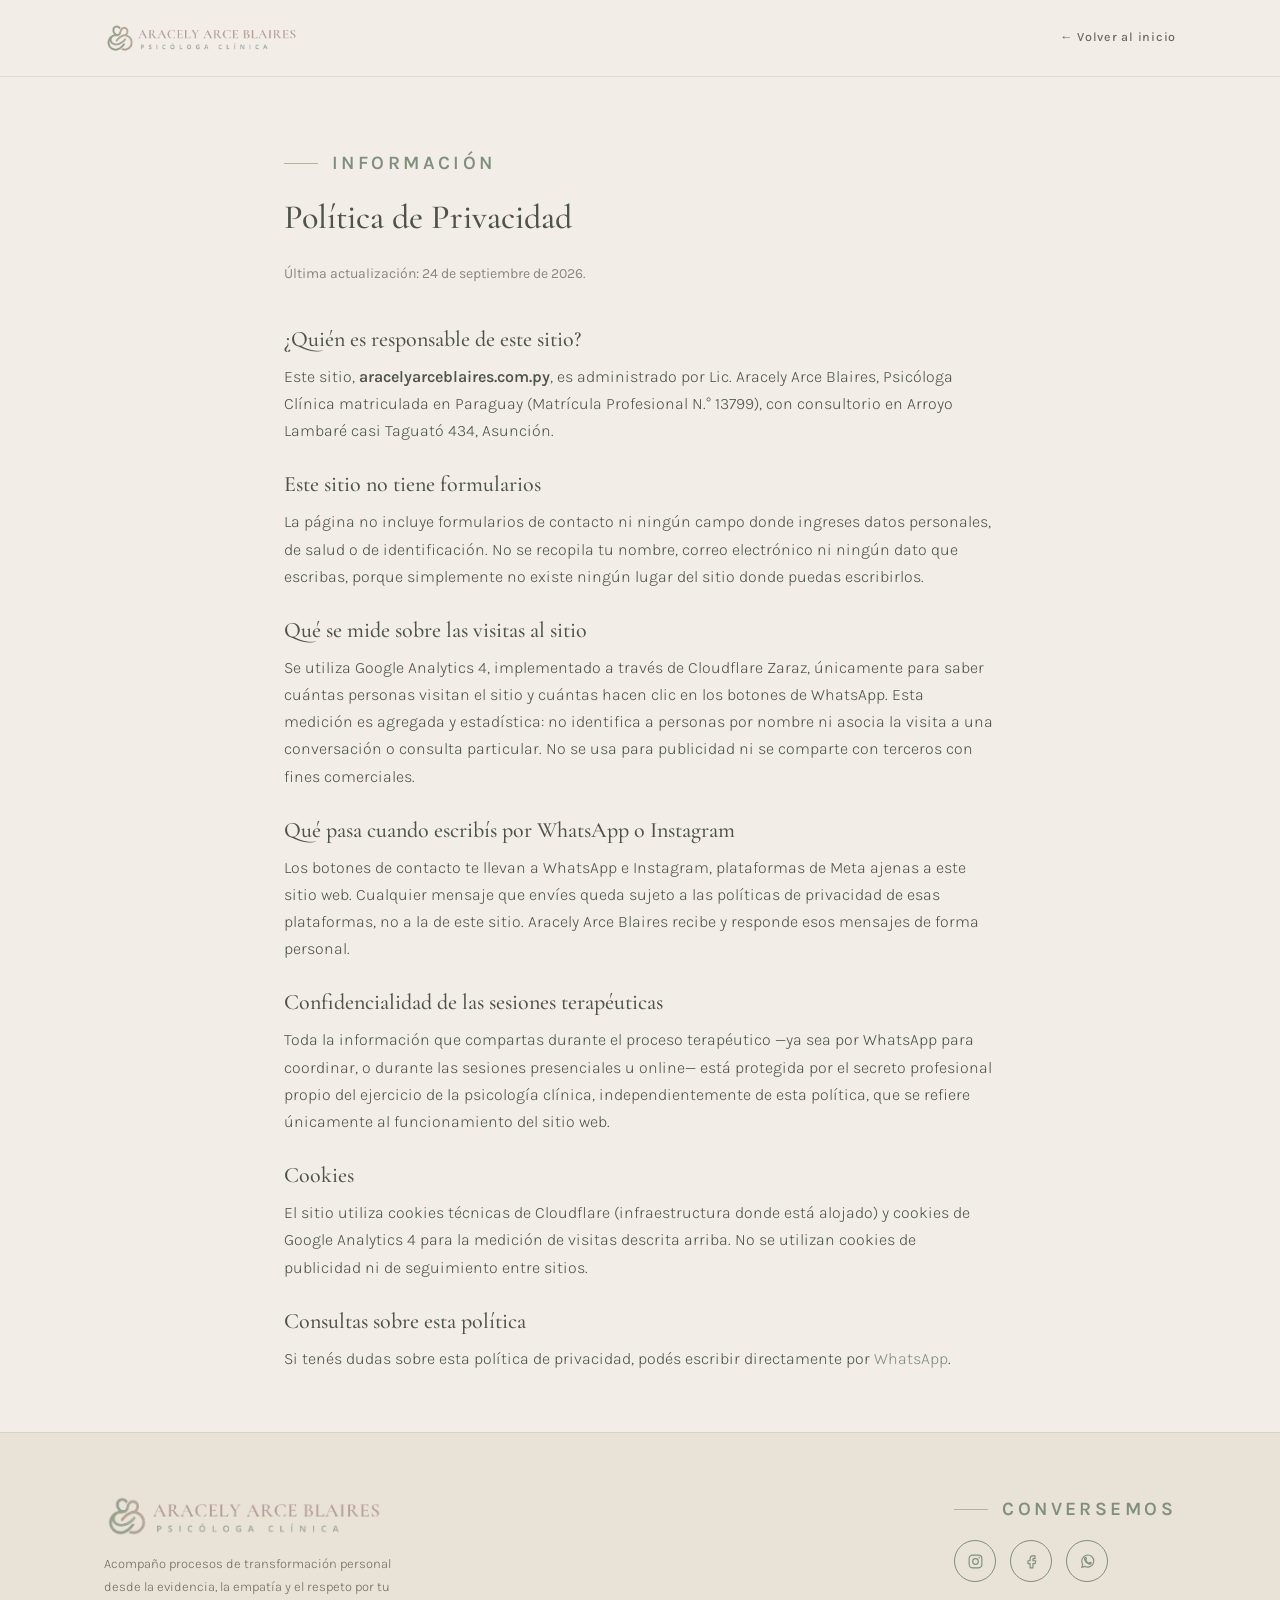
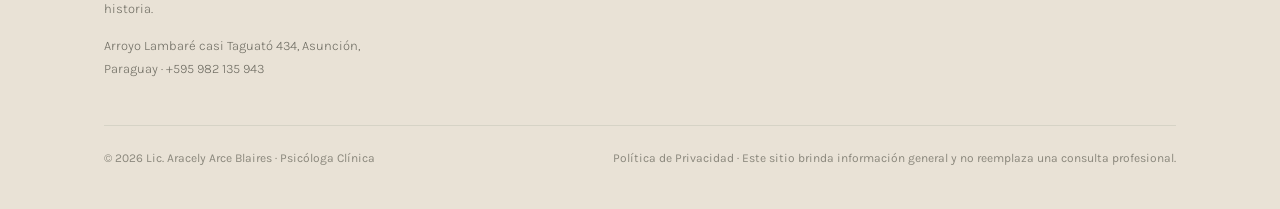
==== privacidad.html @ 4e275918 "feat: agregar página de política de privacidad Aclara que el sitio no tiene formularios propios, qué" ====
<!DOCTYPE html>
<html lang="es">
<head>
<meta charset="UTF-8">
<meta name="viewport" content="width=device-width, initial-scale=1.0">
<title>Política de Privacidad — Lic. Aracely Arce Blaires</title>
<meta name="description" content="Política de privacidad del sitio de Lic. Aracely Arce Blaires, Psicóloga Clínica en Asunción, Paraguay. Qué datos se recopilan, cómo se usan y qué pasa cuando contactás por WhatsApp o Instagram.">
<link rel="canonical" href="https://aracelyarceblaires.com.py/privacidad.html">
<link rel="icon" type="image/png" href="assets/logo-icono.png">
<meta name="robots" content="index, follow">

<link rel="stylesheet" href="css/fonts.css">
<link rel="stylesheet" href="css/style.css">
</head>
<body>

<header>
  <div class="wrap nav">
    <a href="index.html" class="wordmark" aria-label="Inicio">
      <picture>
        <source srcset="assets/logo-transparente.webp" type="image/webp">
        <img src="assets/logo-transparente.png" alt="Aracely Arce Blaires — Psicóloga Clínica" class="brand-logo nav-logo" width="1182" height="194">
      </picture>
    </a>
    <a href="index.html" style="font-size:12.5px;letter-spacing:.06em;font-weight:500;color:var(--texto)">← Volver al inicio</a>
  </div>
</header>

<main id="main">
<section class="con-ola" style="padding:70px 0 60px">
  <div class="wrap" style="max-width:760px">
    <div class="eyebrow">Información</div>
    <h1 style="font-size:34px;margin-bottom:24px">Política de Privacidad</h1>
    <p style="color:var(--texto-suave);font-size:14px;margin-bottom:40px">Última actualización: 24 de septiembre de 2026.</p>

    <div style="display:flex;flex-direction:column;gap:28px;font-weight:300;line-height:1.7;color:var(--tinta)">

      <div>
        <h2 style="font-size:22px;margin-bottom:10px">¿Quién es responsable de este sitio?</h2>
        <p>Este sitio, <strong>aracelyarceblaires.com.py</strong>, es administrado por Lic. Aracely Arce Blaires, Psicóloga Clínica matriculada en Paraguay (Matrícula Profesional N.° 13799), con consultorio en Arroyo Lambaré casi Taguató 434, Asunción.</p>
      </div>

      <div>
        <h2 style="font-size:22px;margin-bottom:10px">Este sitio no tiene formularios</h2>
        <p>La página no incluye formularios de contacto ni ningún campo donde ingreses datos personales, de salud o de identificación. No se recopila tu nombre, correo electrónico ni ningún dato que escribas, porque simplemente no existe ningún lugar del sitio donde puedas escribirlos.</p>
      </div>

      <div>
        <h2 style="font-size:22px;margin-bottom:10px">Qué se mide sobre las visitas al sitio</h2>
        <p>Se utiliza Google Analytics 4, implementado a través de Cloudflare Zaraz, únicamente para saber cuántas personas visitan el sitio y cuántas hacen clic en los botones de WhatsApp. Esta medición es agregada y estadística: no identifica a personas por nombre ni asocia la visita a una conversación o consulta particular. No se usa para publicidad ni se comparte con terceros con fines comerciales.</p>
      </div>

      <div>
        <h2 style="font-size:22px;margin-bottom:10px">Qué pasa cuando escribís por WhatsApp o Instagram</h2>
        <p>Los botones de contacto te llevan a WhatsApp e Instagram, plataformas de Meta ajenas a este sitio web. Cualquier mensaje que envíes queda sujeto a las políticas de privacidad de esas plataformas, no a la de este sitio. Aracely Arce Blaires recibe y responde esos mensajes de forma personal.</p>
      </div>

      <div>
        <h2 style="font-size:22px;margin-bottom:10px">Confidencialidad de las sesiones terapéuticas</h2>
        <p>Toda la información que compartas durante el proceso terapéutico —ya sea por WhatsApp para coordinar, o durante las sesiones presenciales u online— está protegida por el secreto profesional propio del ejercicio de la psicología clínica, independientemente de esta política, que se refiere únicamente al funcionamiento del sitio web.</p>
      </div>

      <div>
        <h2 style="font-size:22px;margin-bottom:10px">Cookies</h2>
        <p>El sitio utiliza cookies técnicas de Cloudflare (infraestructura donde está alojado) y cookies de Google Analytics 4 para la medición de visitas descrita arriba. No se utilizan cookies de publicidad ni de seguimiento entre sitios.</p>
      </div>

      <div>
        <h2 style="font-size:22px;margin-bottom:10px">Consultas sobre esta política</h2>
        <p>Si tenés dudas sobre esta política de privacidad, podés escribir directamente por <a href="https://wa.me/595982135943" target="_blank" rel="noopener" style="color:var(--eucalipto)">WhatsApp</a>.</p>
      </div>

    </div>
  </div>
</section>
</main>

<footer>
  <div class="wrap">
    <div class="foot-grid">
      <div class="foot-brand">
        <picture>
          <source srcset="assets/logo-transparente.webp" type="image/webp">
          <img src="assets/logo-transparente.png" alt="Aracely Arce Blaires — Psicóloga Clínica" class="brand-logo foot-logo" width="1182" height="194" loading="lazy">
        </picture>
        <p>Acompaño procesos de transformación personal desde la evidencia, la empatía y el respeto por tu historia.</p>
        <p>Arroyo Lambaré casi Taguató 434, Asunción, Paraguay · +595 982 135 943</p>
      </div>
      <div>
        <div class="eyebrow" style="margin-bottom:14px">Conversemos</div>
        <div class="foot-social">
          <a href="https://instagram.com/psico.aracelyarce" target="_blank" rel="noopener" aria-label="Instagram">
            <svg viewBox="0 0 24 24" fill="none" stroke="currentColor" stroke-width="1.6"><rect x="3" y="3" width="18" height="18" rx="5"/><circle cx="12" cy="12" r="4"/><circle cx="17.3" cy="6.7" r="1" fill="currentColor" stroke="none"/></svg>
          </a>
          <a href="https://www.facebook.com/profile.php?id=61592144711436" target="_blank" rel="noopener" aria-label="Facebook">
            <svg viewBox="0 0 24 24" fill="none" stroke="currentColor" stroke-width="1.6"><path d="M14 8h3V4h-3a4 4 0 0 0-4 4v3H7v4h3v6h4v-6h3l1-4h-4V8.5c0-.3.2-.5.5-.5z" stroke-linejoin="round"/></svg>
          </a>
          <a href="https://wa.me/595982135943" target="_blank" rel="noopener" aria-label="WhatsApp">
            <svg viewBox="0 0 24 24" fill="none" stroke="currentColor" stroke-width="1.6" stroke-linecap="round"><path d="M4 20l1.3-3.9A8.5 8.5 0 1 1 8.6 19L4 20z"/><path d="M9.5 9.5c.5 2.5 2.5 4.5 5 5l1-1.5 2 1c-.5 1.5-2 2-3.5 1.5-2.8-.9-5-3.2-6-6C7.5 8 8 6.5 9.5 6l1 2-1 1.5z" stroke-linejoin="round"/></svg>
          </a>
        </div>
      </div>
    </div>
    <div class="foot-legal">
      <span>© 2026 Lic. Aracely Arce Blaires · Psicóloga Clínica</span>
      <span><a href="privacidad.html" style="color:var(--texto-suave)">Política de Privacidad</a> · Este sitio brinda información general y no reemplaza una consulta profesional.</span>
    </div>
  </div>
</footer>

</body>
</html>
---- css/fonts.css ----
@font-face {
  font-family: 'Cormorant Garamond';
  font-style: normal;
  font-weight: 400 600;
  font-display: swap;
  src: url('../assets/fonts/cormorant-garamond-normal.woff2') format('woff2');
}
@font-face {
  font-family: 'Cormorant Garamond';
  font-style: italic;
  font-weight: 400 500;
  font-display: swap;
  src: url('../assets/fonts/cormorant-garamond-italic.woff2') format('woff2');
}
@font-face {
  font-family: 'Karla';
  font-style: normal;
  font-weight: 300 600;
  font-display: swap;
  src: url('../assets/fonts/karla-normal.woff2') format('woff2');
}
@font-face {
  font-family: 'Playfair Display';
  font-style: italic;
  font-weight: 400 500;
  font-display: swap;
  src: url('../assets/fonts/playfair-display-italic.woff2') format('woff2');
}
---- css/style.css ----
:root{
  --blanco:#FFFFFF;
  --crema:#F2EDE6;
  --arena:#E6D9C6;
  --salvia:#A8B89A;
  --eucalipto:#7F8F7D;
  --gris:#B7B1A9;
  --tinta:#4E5548;      /* titulares */
  --texto:#6C6A60;      /* cuerpo */
  --texto-suave:#8A877C;
  --linea:rgba(127,143,125,.18);
  --sombra:0 18px 50px -30px rgba(78,85,72,.22);
  --radio-org:58% 42% 55% 45% / 48% 55% 45% 52%;
}
*{margin:0;padding:0;box-sizing:border-box}
html{scroll-behavior:smooth}
.skip-link{
  position:absolute;left:16px;top:-60px;z-index:1000;
  background:var(--tinta);color:var(--blanco);padding:12px 20px;border-radius:6px;
  font-family:'Karla',sans-serif;font-size:14px;font-weight:500;text-decoration:none;
  transition:top .2s ease;
}
.skip-link:focus{top:16px}
body{
  font-family:'Karla',sans-serif;
  font-weight:400;
  color:var(--texto);
  background:var(--crema);
  line-height:1.75;
  font-size:16px;
  -webkit-font-smoothing:antialiased;
}
h1,h2,h3{font-family:'Cormorant Garamond',serif;color:var(--tinta);font-weight:500;line-height:1.18}
.serif-i{font-family:'Playfair Display',serif;font-style:italic}
img{max-width:100%;display:block}
a{color:inherit;text-decoration:none}
.wrap{max-width:1120px;margin:0 auto;padding:0 24px}
section{padding:104px 0}
@media(max-width:760px){section{padding:72px 0}}

/* etiqueta superior de sección */
.eyebrow{
  font-size:19px;letter-spacing:.18em;text-transform:uppercase;
  color:var(--eucalipto);font-weight:700;margin-bottom:18px;display:flex;align-items:center;gap:14px;
}
.eyebrow::before{content:"";width:34px;height:1px;background:var(--salvia)}
.eyebrow.center{justify-content:center}
.eyebrow.center::after{content:"";width:34px;height:1px;background:var(--salvia)}

/* ===== NAV ===== */
header{
  position:sticky;top:0;z-index:50;
  background:rgba(242,237,230,.88);backdrop-filter:blur(12px);
  border-bottom:1px solid var(--linea);
}
.nav{display:flex;align-items:center;justify-content:space-between;height:76px}
.wordmark{display:flex;align-items:center}
.brand-logo{height:40px;width:auto;object-fit:contain}
.nav-logo{height:32px}
.nav-links{display:flex;gap:24px;align-items:center}
.nav-links a{font-size:12.5px;letter-spacing:.06em;font-weight:500;color:var(--texto);transition:color .25s}
.nav-links a:hover{color:var(--eucalipto)}
.nav-cta{
  background:var(--eucalipto);color:var(--blanco)!important;
  padding:11px 22px;border-radius:999px;font-weight:600;
  box-shadow:0 1px 2px rgba(78,85,72,.18);transition:all .3s!important;
}
.nav-cta:hover{background:var(--tinta);box-shadow:0 10px 22px -8px rgba(78,85,72,.4);transform:translateY(-2px)}
.burger{display:none;background:none;border:none;cursor:pointer;padding:8px}
.burger span{display:block;width:22px;height:1.6px;background:var(--tinta);margin:5px 0;transition:.3s}
@media(max-width:880px){
  .nav-links{
    position:fixed;inset:76px 0 auto 0;background:var(--crema);
    flex-direction:column;gap:0;padding:12px 0 28px;border-bottom:1px solid var(--linea);
    transform:translateY(-130%);transition:transform .35s ease;
  }
  .nav-links.open{transform:translateY(0)}
  .nav-links a{padding:13px 24px;width:100%;text-align:center}
  .nav-cta{width:auto!important;margin-top:10px}
  .burger{display:block}
}

/* ===== HERO ===== */
.hero{padding:96px 0 110px;position:relative;overflow:hidden}
.hero-grid{display:grid;grid-template-columns:1.15fr .85fr;gap:72px;align-items:center}
.hero h1{font-size:clamp(38px,5.2vw,62px);margin-bottom:26px}
.hero h1 em{font-style:italic;color:var(--eucalipto)}
.hero p{font-size:17px;max-width:520px;font-weight:300;margin-bottom:38px}
.btn{
  display:inline-block;background:var(--eucalipto);color:var(--blanco);
  font-size:13px;letter-spacing:.08em;font-weight:500;
  padding:16px 34px;border-radius:999px;transition:all .3s;box-shadow:var(--sombra);
}
.btn:hover{background:var(--tinta);transform:translateY(-2px)}
.btn.ghost{background:transparent;color:var(--eucalipto);border:1px solid var(--salvia);box-shadow:none}
.btn.ghost:hover{background:var(--salvia);color:var(--blanco)}
.hero-foto{position:relative}
.foto-marco{
  aspect-ratio:4/5;border-radius:var(--radio-org);
  background:linear-gradient(160deg,var(--arena),#ddd0bb 60%,var(--salvia));
  box-shadow:var(--sombra);display:flex;align-items:center;justify-content:center;
  position:relative;overflow:hidden;
}
.foto-marco .placeholder{
  text-align:center;color:var(--eucalipto);font-size:12px;letter-spacing:.14em;
  text-transform:uppercase;font-weight:500;padding:24px;line-height:2;
}
.foto-marco img{width:100%;height:100%;object-fit:cover}
@media(max-width:880px){
  .hero{padding:60px 0 80px}
  .hero-grid{grid-template-columns:1fr;gap:48px}
  .hero-foto{max-width:340px;margin:0 auto}
}

/* ===== QUIZÁS ÚLTIMAMENTE ===== */
.quizas{background:var(--blanco)}
.quizas-grid{display:grid;grid-template-columns:.9fr 1.1fr;gap:72px;align-items:start}
.quizas h2{font-size:clamp(32px,4vw,46px);margin-bottom:20px}
.quizas-lista{display:flex;flex-direction:column;gap:2px}
.quizas-item{
  display:flex;gap:18px;align-items:flex-start;
  padding:17px 20px;border-radius:16px;transition:background .3s;
}
.quizas-item:hover{background:var(--crema)}
.quizas-item svg{flex-shrink:0;width:20px;height:20px;margin-top:5px;color:var(--salvia)}
.quizas-cierre{
  margin-top:34px;padding:26px 30px;background:var(--crema);
  border:1px solid var(--linea);border-radius:16px;
  font-family:'Cormorant Garamond',serif;font-size:21px;color:var(--tinta);font-style:italic;
}
@media(max-width:880px){.quizas-grid{grid-template-columns:1fr;gap:36px}}

/* ===== TCC ===== */
.tcc{position:relative;overflow:hidden}
.tcc-head{text-align:center;max-width:640px;margin:0 auto 20px}
.tcc-head h2{font-size:clamp(32px,4vw,46px)}
.tcc-lema{
  text-align:center;font-family:'Playfair Display',serif;font-style:italic;
  color:var(--eucalipto);font-size:19px;margin-bottom:18px;
}
.tcc-intro{text-align:center;max-width:620px;margin:0 auto 64px;font-weight:300}
.triada{display:grid;grid-template-columns:repeat(3,1fr);gap:0;position:relative;max-width:960px;margin:0 auto}
.triada-col{padding:0 34px;text-align:center;position:relative}
.triada-col + .triada-col::before{
  content:"";position:absolute;left:0;top:18px;bottom:18px;width:1px;
  background:linear-gradient(var(--linea),var(--salvia),var(--linea));
}
.triada-icono{
  width:74px;height:74px;margin:0 auto 24px;border-radius:var(--radio-org);
  background:var(--blanco);box-shadow:var(--sombra);
  display:flex;align-items:center;justify-content:center;color:var(--eucalipto);
}
.triada-icono svg{width:32px;height:32px}
.triada-col h3{font-size:27px;margin-bottom:12px}
.triada-col p{font-size:14.5px;font-weight:300}
.triada-flecha{
  position:absolute;top:34px;width:44px;color:var(--gris);z-index:2;
}
.triada-flecha.f1{left:calc(33.33% - 22px)}
.triada-flecha.f2{left:calc(66.66% - 22px)}
.tcc-nota{
  max-width:660px;margin:64px auto 0;text-align:center;
  font-family:'Cormorant Garamond',serif;font-size:22px;color:var(--tinta);
}
@media(max-width:820px){
  .triada{grid-template-columns:1fr;gap:44px;max-width:420px}
  .triada-col + .triada-col::before{display:none}
  .triada-flecha{display:none}
}

/* ===== ÁREAS ===== */
.areas{background:var(--blanco)}
.areas-head{max-width:600px;margin-bottom:56px}
.areas-head h2{font-size:clamp(32px,4vw,46px);margin-bottom:16px}
.areas-grid{display:grid;grid-template-columns:repeat(3,1fr);gap:22px}
.area{
  background:var(--crema);border-radius:22px;padding:34px 30px;
  transition:transform .35s,box-shadow .35s;border:1px solid transparent;
}
.area:hover{transform:translateY(-4px);box-shadow:var(--sombra);border-color:var(--linea)}
.area svg{width:30px;height:30px;color:var(--eucalipto);margin-bottom:18px}
.area h3{font-size:23px;margin-bottom:8px}
.area p{font-size:14px;font-weight:300}
.areas-aclaracion{margin-top:36px;font-size:13.5px;color:var(--texto-suave);font-weight:300;max-width:620px}
@media(max-width:880px){.areas-grid{grid-template-columns:1fr 1fr}}
@media(max-width:600px){.areas-grid{grid-template-columns:1fr}}

/* ===== PROCESO ===== */
.proceso-head{text-align:center;max-width:620px;margin:0 auto 70px}
.proceso-head h2{font-size:clamp(32px,4vw,46px);margin-bottom:14px}
.pasos{max-width:760px;margin:0 auto;position:relative}
.pasos::before{
  content:"";position:absolute;left:31px;top:14px;bottom:14px;width:1px;
  background:linear-gradient(transparent,var(--salvia) 12%,var(--salvia) 88%,transparent);
}
.paso{display:grid;grid-template-columns:64px 1fr;gap:30px;padding:26px 0;position:relative}
.paso-num{
  width:64px;height:64px;border-radius:50%;background:var(--blanco);
  border:1px solid var(--salvia);display:flex;align-items:center;justify-content:center;
  font-family:'Cormorant Garamond',serif;font-size:22px;color:var(--eucalipto);
  position:relative;z-index:2;box-shadow:var(--sombra);
}
.paso h3{font-size:25px;margin-bottom:6px;padding-top:8px}
.paso p{font-size:15px;font-weight:300;max-width:520px}
@media(max-width:600px){
  .pasos::before{left:23px}
  .paso{grid-template-columns:48px 1fr;gap:20px}
  .paso-num{width:48px;height:48px;font-size:18px}
}

/* ===== SOBRE ===== */
.sobre{background:var(--blanco)}
.sobre-grid{display:grid;grid-template-columns:.85fr 1.15fr;gap:80px;align-items:center}
.sobre-foto{position:relative}
.sobre-foto .foto-marco{aspect-ratio:850/1084;border-radius:16px}
.sobre h2{font-size:clamp(34px,4.4vw,50px);margin-bottom:24px}
.sobre-texto p{margin-bottom:18px;font-weight:300}
.sobre-texto .destacado{
  font-family:'Cormorant Garamond',serif;font-size:21px;color:var(--tinta);
  font-style:italic;background:var(--crema);border:1px solid var(--linea);border-radius:16px;
  padding:22px 24px;margin:26px 0;
}
.credenciales{display:flex;flex-wrap:wrap;gap:10px;margin-top:30px}
.chip{
  font-size:12px;letter-spacing:.04em;font-weight:500;color:var(--eucalipto);
  background:var(--crema);border:1px solid var(--linea);
  padding:9px 18px;border-radius:999px;
}
@media(max-width:880px){
  .sobre-grid{grid-template-columns:1fr;gap:44px}
  .sobre-foto{max-width:300px;margin:0 auto}
}

/* ===== NO EXAMEN ===== */
.examen-head{text-align:center;max-width:680px;margin:0 auto 60px}
.examen-head h2{font-size:clamp(30px,4vw,44px)}
.examen-grid{display:grid;grid-template-columns:1fr 1fr;gap:26px;max-width:920px;margin:0 auto}
.examen-card{background:var(--blanco);border-radius:24px;padding:42px 40px;box-shadow:var(--sombra)}
.examen-card.si{background:linear-gradient(150deg,#eef0e8,#e4e9dc)}
.examen-card h3{font-size:26px;margin-bottom:22px;display:flex;align-items:center;gap:12px}
.examen-card ul{list-style:none}
.examen-card li{
  padding:9px 0 9px 30px;position:relative;font-size:15px;font-weight:300;
}
.examen-card li::before{
  content:"";position:absolute;left:0;top:17px;width:14px;height:1.5px;background:var(--gris);
}
.examen-card.si li::before{background:var(--eucalipto)}
@media(max-width:760px){.examen-grid{grid-template-columns:1fr}}

/* ===== FAQ ===== */
.faq{background:var(--blanco)}
.faq-grid{display:grid;grid-template-columns:.8fr 1.2fr;gap:72px;align-items:start}
.faq h2{font-size:clamp(32px,4vw,46px);margin-bottom:16px}
.faq-cats{font-size:14px;font-weight:300;max-width:340px}
details{
  border-bottom:1px solid var(--linea);padding:4px 0;
}
summary{
  cursor:pointer;list-style:none;display:flex;justify-content:space-between;align-items:center;
  gap:20px;padding:20px 0;font-family:'Cormorant Garamond',serif;font-size:21px;color:var(--tinta);
  transition:color .25s;
}
summary:hover{color:var(--eucalipto)}
summary::-webkit-details-marker{display:none}
summary::after{
  content:"+";font-family:'Karla';font-size:18px;color:var(--salvia);
  transition:transform .3s;flex-shrink:0;
}
details[open] summary::after{transform:rotate(45deg)}
details p{padding:0 0 22px;font-size:14.5px;font-weight:300;max-width:560px}
@media(max-width:880px){.faq-grid{grid-template-columns:1fr;gap:36px}}

/* ===== CTA FINAL ===== */
.cta-final{text-align:center;position:relative;overflow:hidden}
.cta-final h2{font-size:clamp(34px,4.6vw,54px);max-width:720px;margin:0 auto 22px}
.cta-final p{max-width:520px;margin:0 auto 40px;font-weight:300;font-size:17px}
.cta-ramita{width:90px;margin:0 auto 28px;color:var(--salvia);opacity:.8}

/* ===== FOOTER ===== */
footer{background:#e9e2d6;border-top:1px solid var(--linea);padding:60px 0 40px}
.foot-grid{display:flex;justify-content:space-between;align-items:flex-start;gap:40px;flex-wrap:wrap}
.foot-logo{height:46px}
.foot-brand p{font-size:13px;font-weight:300;max-width:300px;margin-top:14px}
.foot-social{display:flex;gap:14px;margin-top:8px}
.foot-social a{
  width:42px;height:42px;border-radius:50%;border:1px solid var(--eucalipto);
  display:flex;align-items:center;justify-content:center;color:var(--eucalipto);transition:all .3s;
}
.foot-social a:hover{background:var(--eucalipto);color:var(--blanco)}
.foot-social svg{width:17px;height:17px}
.foot-legal{margin-top:44px;padding-top:22px;border-top:1px solid var(--linea);font-size:12px;color:var(--texto-suave);display:flex;justify-content:space-between;flex-wrap:wrap;gap:10px}

/* ===== ANIMACIONES ===== */
.reveal{opacity:0;transform:translateY(26px);transition:opacity .8s ease,transform .8s ease}
.reveal.vis{opacity:1;transform:none}
.reveal.d1{transition-delay:.12s}.reveal.d2{transition-delay:.24s}.reveal.d3{transition-delay:.36s}
@media(prefers-reduced-motion:reduce){
  .reveal{opacity:1;transform:none;transition:none}
  html{scroll-behavior:auto}
}

/* ===== FORMULARIO CTA ===== */
.contacto-form{max-width:560px;margin:0 auto;display:flex;flex-direction:column;gap:14px;text-align:left}
.form-fila{display:grid;grid-template-columns:1fr 1fr;gap:14px}
.contacto-form input,.contacto-form textarea{
  font-family:'Karla',sans-serif;font-size:14px;font-weight:300;color:var(--texto);
  background:var(--blanco);border:1px solid var(--linea);border-radius:16px;
  padding:15px 20px;outline:none;transition:border-color .3s;resize:vertical;width:100%;
}
.contacto-form input:focus,.contacto-form textarea:focus{border-color:var(--salvia)}
.contacto-form input::placeholder,.contacto-form textarea::placeholder{color:var(--texto-suave)}
.contacto-form .btn{align-self:center;margin-top:8px;border:none;cursor:pointer;font-family:'Karla',sans-serif}
.form-nota{font-size:12px;color:var(--texto-suave);font-weight:300;text-align:center}
@media(max-width:560px){.form-fila{grid-template-columns:1fr}}

/* ===== LOGOS ===== */
/* ===== OLAS ENTRE SECCIONES ===== */
section{position:relative}
section.con-ola{padding-bottom:170px}
.ola{position:absolute;bottom:-1px;left:0;width:100%;line-height:0;pointer-events:none;z-index:3}
.ola svg{width:100%;height:70px;display:block}
.ola.flip svg{transform:scaleX(-1)}
@media(max-width:760px){section.con-ola{padding-bottom:130px}.ola svg{height:44px}}

/* ===== VISUAL ORGÁNICO (hero) ===== */
.hero-visual{position:relative;display:flex;align-items:center;justify-content:center;min-height:380px}
.rama-botanica{
  position:relative;z-index:2;width:min(160px,45%);height:auto;color:var(--eucalipto);
  margin-left:60px;
  filter:drop-shadow(0 10px 20px rgba(78,85,72,.06));
}
@media(max-width:880px){.rama-botanica{margin:0 auto;display:block}}

/* ===== RESPIRACIÓN 4-7-8 (estilo tarjeta original) ===== */
.respira{background:#EDE4D5}
.respira-grid{display:grid;grid-template-columns:1fr 1.1fr;gap:72px;align-items:center}
.respira h2{font-size:clamp(32px,4vw,46px)}
.respira-pasos{list-style:none;margin:26px 0;padding:26px 30px;display:flex;flex-direction:column;gap:12px;
  background:rgba(255,255,255,.5);border:1px solid var(--linea);border-radius:16px}
.respira-pasos li{font-size:15px;font-weight:300}
.respira-pasos strong{font-weight:500;color:var(--eucalipto)}
.widget-card{
  background:var(--crema);border:1px solid rgba(78,85,72,.06);border-radius:32px;
  box-shadow:0 16px 40px rgba(46,62,52,.10);padding:52px 40px;
  position:relative;overflow:hidden;
}
.widget-olas{position:absolute;inset:0;pointer-events:none;z-index:1;opacity:.15}
.wl{position:absolute;left:-50%;width:200%;height:200%;border-radius:43%;border:1.5px solid var(--eucalipto)}
.wl.w1{top:50%;animation:girar 22s linear infinite}
.wl.w2{top:52%;animation:girar 26s linear infinite;opacity:.6}
.wl.w3{top:54%;animation:girar 30s linear infinite;opacity:.3}
@keyframes girar{from{transform:rotate(0)}to{transform:rotate(360deg)}}
.widget-body{position:relative;z-index:2;display:flex;flex-direction:column;align-items:center;gap:38px}
.orb-escena{position:relative;width:220px;height:220px;display:flex;align-items:center;justify-content:center}
.orb{
  position:absolute;width:104px;height:104px;border-radius:50%;
  background:var(--eucalipto);box-shadow:0 0 40px rgba(46,62,52,.15);
  transition:transform 4s ease-in-out,background-color 4s ease,box-shadow 1s ease;
}
.orb.inhala{transform:scale(2);background:var(--salvia);transition-duration:4s}
.orb.sosten{transform:scale(2);background:var(--salvia);box-shadow:0 0 55px rgba(127,143,125,.45);transition-duration:.5s}
.orb.exhala{transform:scale(1);background:var(--eucalipto);transition-duration:8s}
.orb-anillo{position:absolute;width:104px;height:104px;border:1px solid var(--eucalipto);border-radius:50%;opacity:0;pointer-events:none}
.orb.inhala ~ .orb-anillo{animation:anillo 4s ease-out}
@keyframes anillo{0%{transform:scale(1);opacity:.5}100%{transform:scale(2.5);opacity:0}}
.orb-contenido{position:relative;z-index:3;display:flex;flex-direction:column;align-items:center;pointer-events:none}
.orb-fase{font-family:'Cormorant Garamond',serif;font-size:21px;color:var(--blanco);text-shadow:0 2px 4px rgba(0,0,0,.15)}
.orb-timer{font-size:12px;letter-spacing:.12em;color:rgba(255,255,255,.85);font-weight:500;min-height:16px;text-shadow:0 2px 4px rgba(0,0,0,.15)}
.orb-timer.oculto{display:none}
.orb-barras{display:flex;gap:8px;width:100%;max-width:340px}
.barra{height:8px;background:rgba(78,85,72,.08);border-radius:4px;position:relative}
.barra.b4{flex:4}.barra.b7{flex:7}.barra.b8{flex:8}
.barra span{
  position:absolute;top:13px;left:50%;transform:translateX(-50%);
  font-size:10.5px;letter-spacing:.05em;color:var(--texto-suave);opacity:.55;white-space:nowrap;transition:all .4s;
}
.barra.on{background:var(--eucalipto)}
.barra.on span{opacity:1;color:var(--eucalipto);font-weight:600}
.respira-widget .btn{border:none;cursor:pointer;font-family:'Karla',sans-serif;margin-top:10px}
@media(max-width:880px){.respira-grid{grid-template-columns:1fr;gap:44px}}
@media(prefers-reduced-motion:reduce){
  .wl{animation:none}
  .orb{transition:none!important}
  .orb.inhala ~ .orb-anillo{animation:none}
}
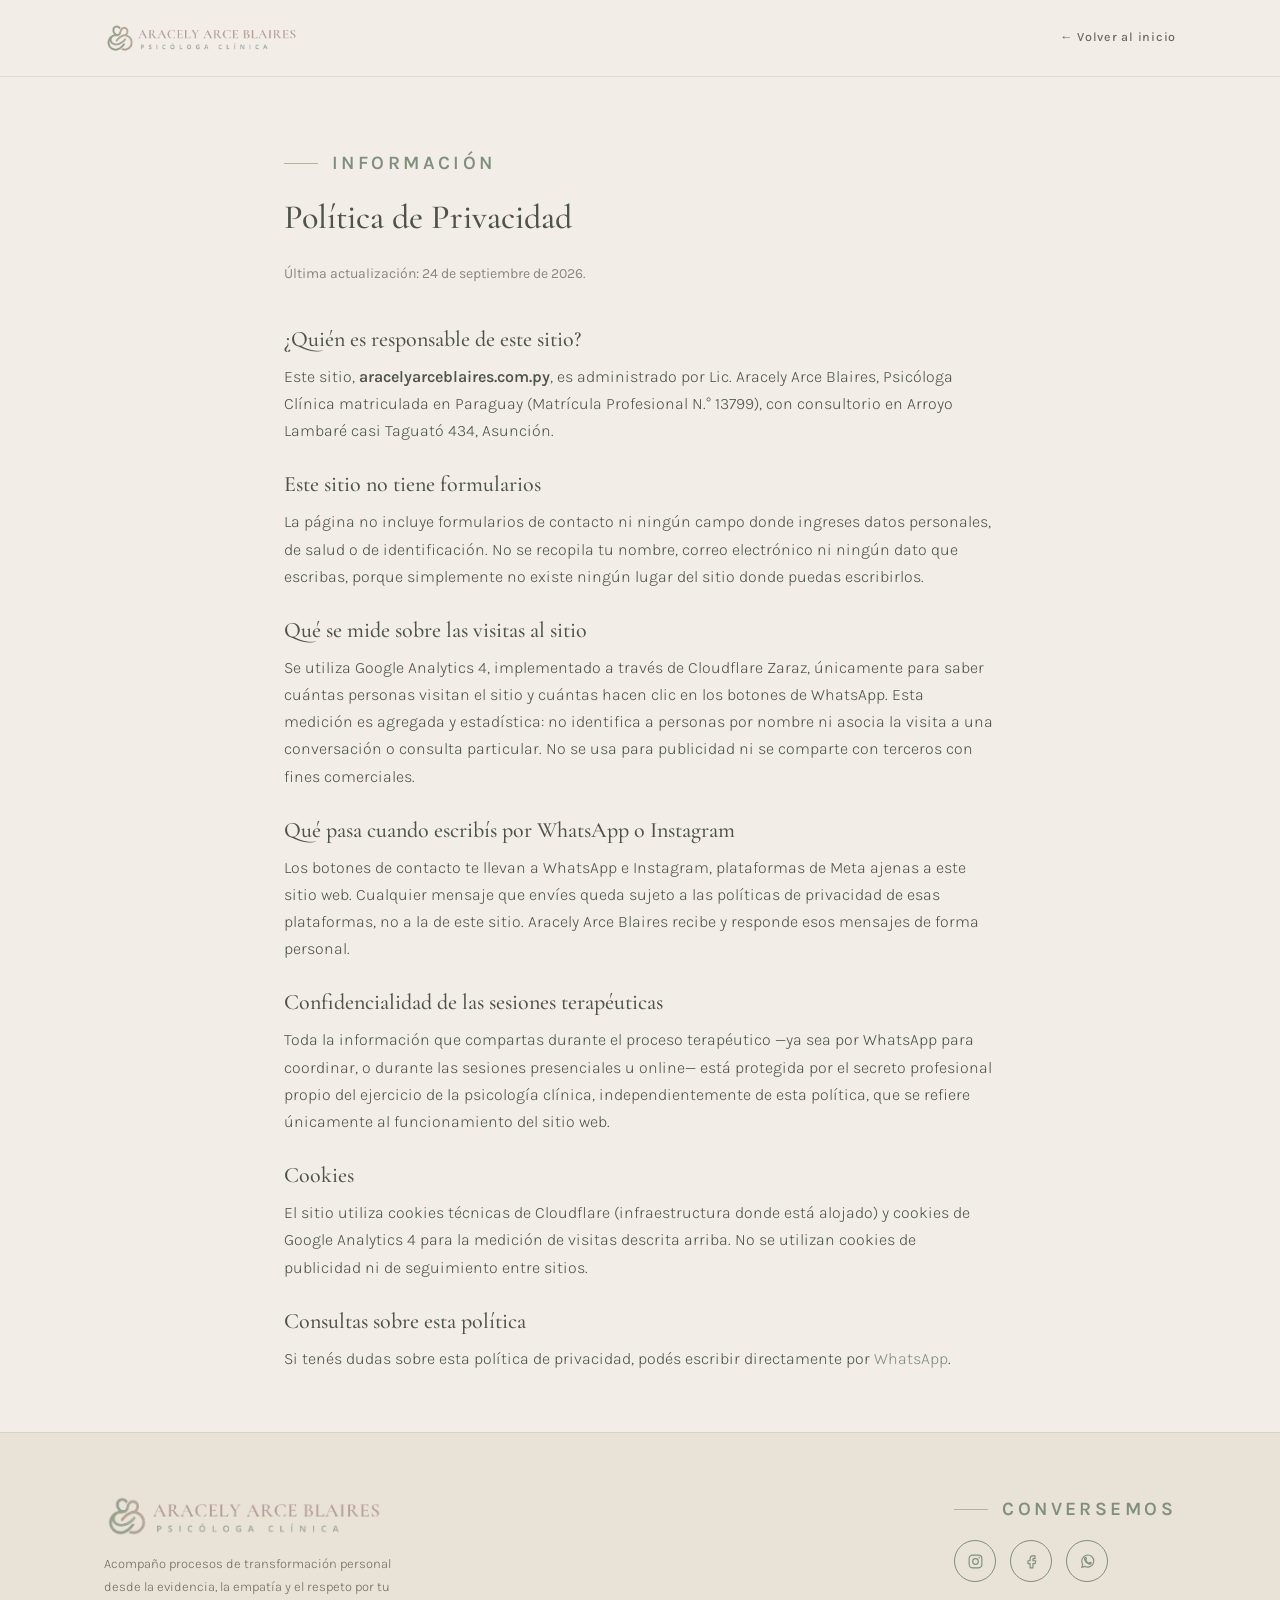
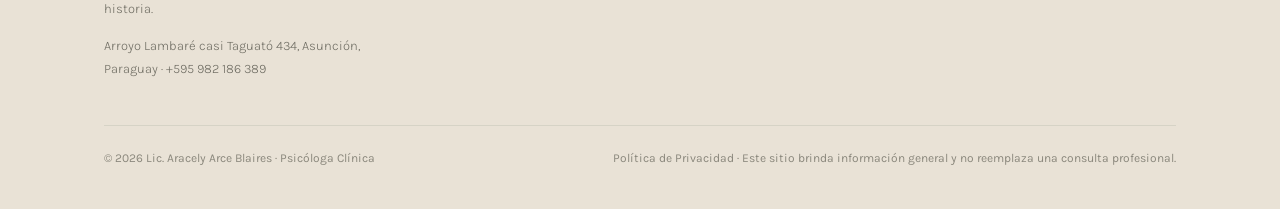
==== commit be0b2627: "feat: actualizar número de WhatsApp a +595 982 186 389 Reemplaza el número anterior (+595 982 135 94" ====
--- a/privacidad.html
+++ b/privacidad.html
@@ -5,7 +5,7 @@
 <meta name="viewport" content="width=device-width, initial-scale=1.0">
 <title>Política de Privacidad — Lic. Aracely Arce Blaires</title>
 <meta name="description" content="Política de privacidad del sitio de Lic. Aracely Arce Blaires, Psicóloga Clínica en Asunción, Paraguay. Qué datos se recopilan, cómo se usan y qué pasa cuando contactás por WhatsApp o Instagram.">
-<link rel="canonical" href="https://aracelyarceblaires.com.py/privacidad.html">
+<link rel="canonical" href="https://aracelyarceblaires.com.py/privacidad">
 <link rel="icon" type="image/png" href="assets/logo-icono.png">
 <meta name="robots" content="index, follow">
 
@@ -16,13 +16,13 @@
 
 <header>
   <div class="wrap nav">
-    <a href="index.html" class="wordmark" aria-label="Inicio">
+    <a href="/" class="wordmark" aria-label="Inicio">
       <picture>
         <source srcset="assets/logo-transparente.webp" type="image/webp">
         <img src="assets/logo-transparente.png" alt="Aracely Arce Blaires — Psicóloga Clínica" class="brand-logo nav-logo" width="1182" height="194">
       </picture>
     </a>
-    <a href="index.html" style="font-size:12.5px;letter-spacing:.06em;font-weight:500;color:var(--texto)">← Volver al inicio</a>
+    <a href="/" style="font-size:12.5px;letter-spacing:.06em;font-weight:500;color:var(--texto)">← Volver al inicio</a>
   </div>
 </header>
 
@@ -67,7 +67,7 @@
 
       <div>
         <h2 style="font-size:22px;margin-bottom:10px">Consultas sobre esta política</h2>
-        <p>Si tenés dudas sobre esta política de privacidad, podés escribir directamente por <a href="https://wa.me/595982135943" target="_blank" rel="noopener" style="color:var(--eucalipto)">WhatsApp</a>.</p>
+        <p>Si tenés dudas sobre esta política de privacidad, podés escribir directamente por <a href="https://wa.me/595982186389" target="_blank" rel="noopener" style="color:var(--eucalipto)">WhatsApp</a>.</p>
       </div>
 
     </div>
@@ -84,7 +84,7 @@
           <img src="assets/logo-transparente.png" alt="Aracely Arce Blaires — Psicóloga Clínica" class="brand-logo foot-logo" width="1182" height="194" loading="lazy">
         </picture>
         <p>Acompaño procesos de transformación personal desde la evidencia, la empatía y el respeto por tu historia.</p>
-        <p>Arroyo Lambaré casi Taguató 434, Asunción, Paraguay · +595 982 135 943</p>
+        <p>Arroyo Lambaré casi Taguató 434, Asunción, Paraguay · +595 982 186 389</p>
       </div>
       <div>
         <div class="eyebrow" style="margin-bottom:14px">Conversemos</div>
@@ -95,7 +95,7 @@
           <a href="https://www.facebook.com/profile.php?id=61592144711436" target="_blank" rel="noopener" aria-label="Facebook">
             <svg viewBox="0 0 24 24" fill="none" stroke="currentColor" stroke-width="1.6"><path d="M14 8h3V4h-3a4 4 0 0 0-4 4v3H7v4h3v6h4v-6h3l1-4h-4V8.5c0-.3.2-.5.5-.5z" stroke-linejoin="round"/></svg>
           </a>
-          <a href="https://wa.me/595982135943" target="_blank" rel="noopener" aria-label="WhatsApp">
+          <a href="https://wa.me/595982186389" target="_blank" rel="noopener" aria-label="WhatsApp">
             <svg viewBox="0 0 24 24" fill="none" stroke="currentColor" stroke-width="1.6" stroke-linecap="round"><path d="M4 20l1.3-3.9A8.5 8.5 0 1 1 8.6 19L4 20z"/><path d="M9.5 9.5c.5 2.5 2.5 4.5 5 5l1-1.5 2 1c-.5 1.5-2 2-3.5 1.5-2.8-.9-5-3.2-6-6C7.5 8 8 6.5 9.5 6l1 2-1 1.5z" stroke-linejoin="round"/></svg>
           </a>
         </div>
@@ -103,7 +103,7 @@
     </div>
     <div class="foot-legal">
       <span>© 2026 Lic. Aracely Arce Blaires · Psicóloga Clínica</span>
-      <span><a href="privacidad.html" style="color:var(--texto-suave)">Política de Privacidad</a> · Este sitio brinda información general y no reemplaza una consulta profesional.</span>
+      <span><a href="/privacidad" style="color:var(--texto-suave)">Política de Privacidad</a> · Este sitio brinda información general y no reemplaza una consulta profesional.</span>
     </div>
   </div>
 </footer>
